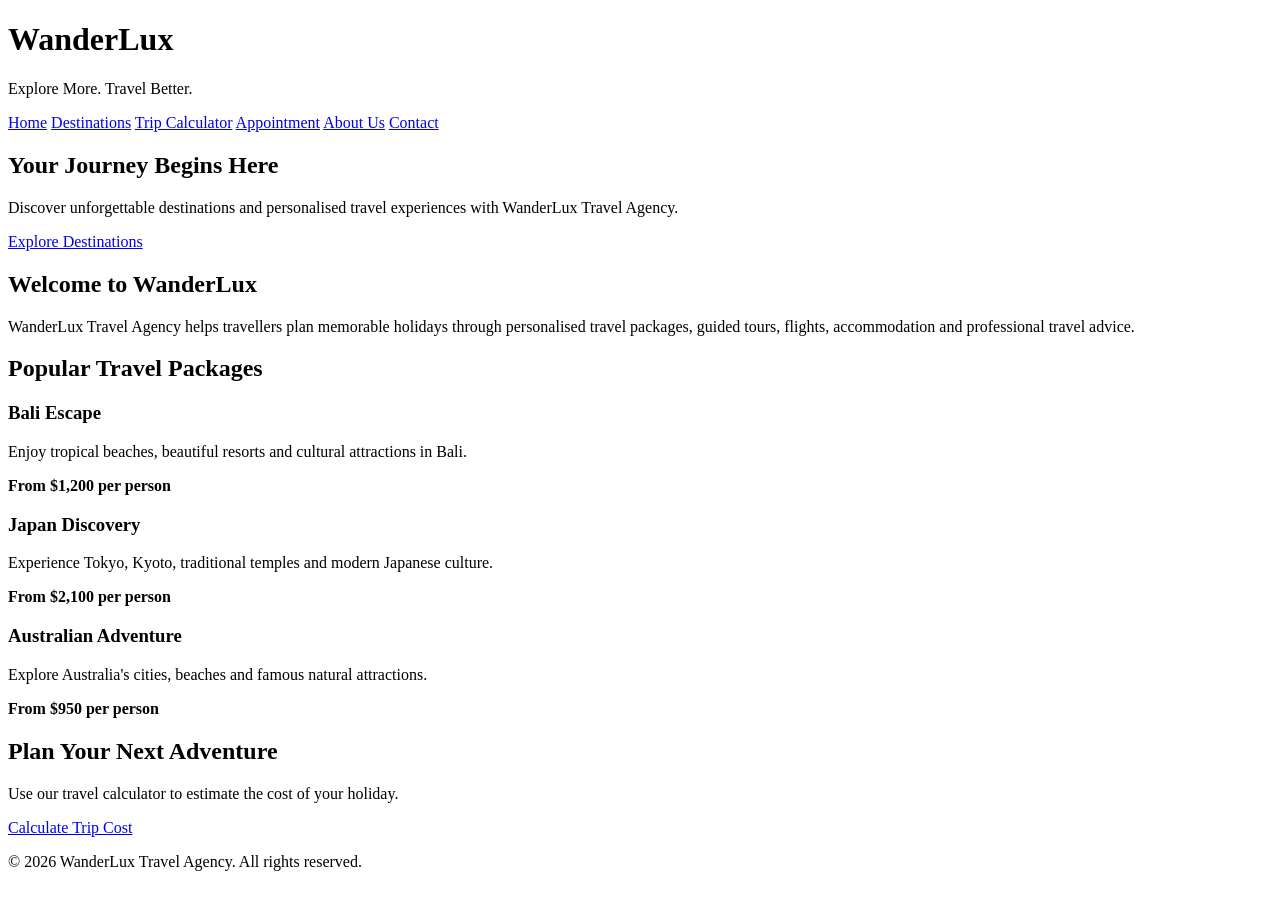
==== index.html @ c20de78a "Add files via upload" ====
<!DOCTYPE html>
<html lang="en">

<head>
    <meta charset="UTF-8">
    <meta name="viewport" content="width=device-width, initial-scale=1.0">

    <meta name="description"
        content="WanderLux Travel Agency offers personalised holiday packages, guided tours and travel planning services.">
        <meta name="keywords"
      content="WanderLux, travel agency, holidays, travel planning, destinations, Melbourne">

    <title>WanderLux Travel Agency | Home</title>

    <link rel="stylesheet" href="css/style.css">
</head>

<body>

    <header>
        <div class="logo">
            <h1>WanderLux</h1>
            <p>Explore More. Travel Better.</p>
        </div>

        <nav>
            <a class="active" href="index.html">Home</a>
            <a href="destinations.html">Destinations</a>
            <a href="calculator.html">Trip Calculator</a>
            <a href="appointment.html">Appointment</a>
            <a href="about.html">About Us</a>
            <a href="contact.html">Contact</a>
        </nav>
    </header>


    <main>

        <section class="hero">
            <div class="hero-content">
                <h2>Your Journey Begins Here</h2>

                <p>
                    Discover unforgettable destinations and personalised travel
                    experiences with WanderLux Travel Agency.
                </p>

                <a class="button" href="destinations.html">
                    Explore Destinations
                </a>
            </div>
        </section>


<section class="section reveal">
            <h2>Welcome to WanderLux</h2>

            <p>
                WanderLux Travel Agency helps travellers plan memorable holidays
                through personalised travel packages, guided tours, flights,
                accommodation and professional travel advice.
            </p>

        </section>


       <section class="section reveal">

            <h2>Popular Travel Packages</h2>

            <div class="card-container">

                <article class="card">

                    <h3>Bali Escape</h3>

                    <p>
                        Enjoy tropical beaches, beautiful resorts and cultural
                        attractions in Bali.
                    </p>

                    <p><strong>From $1,200 per person</strong></p>

                </article>


                <article class="card">

                    <h3>Japan Discovery</h3>

                    <p>
                        Experience Tokyo, Kyoto, traditional temples and modern
                        Japanese culture.
                    </p>

                    <p><strong>From $2,100 per person</strong></p>

                </article>


                <article class="card">

                    <h3>Australian Adventure</h3>

                    <p>
                        Explore Australia's cities, beaches and famous natural
                        attractions.
                    </p>

                    <p><strong>From $950 per person</strong></p>

                </article>

            </div>

        </section>


        <section class="cta">

            <h2>Plan Your Next Adventure</h2>

            <p>
                Use our travel calculator to estimate the cost of your holiday.
            </p>

            <a class="button" href="calculator.html">
                Calculate Trip Cost
            </a>

        </section>

    </main>


    <footer>

        <p>
            &copy; 2026 WanderLux Travel Agency. All rights reserved.
        </p>

    </footer>

<script src="css/js/script.js"></script>
</body>

</html>
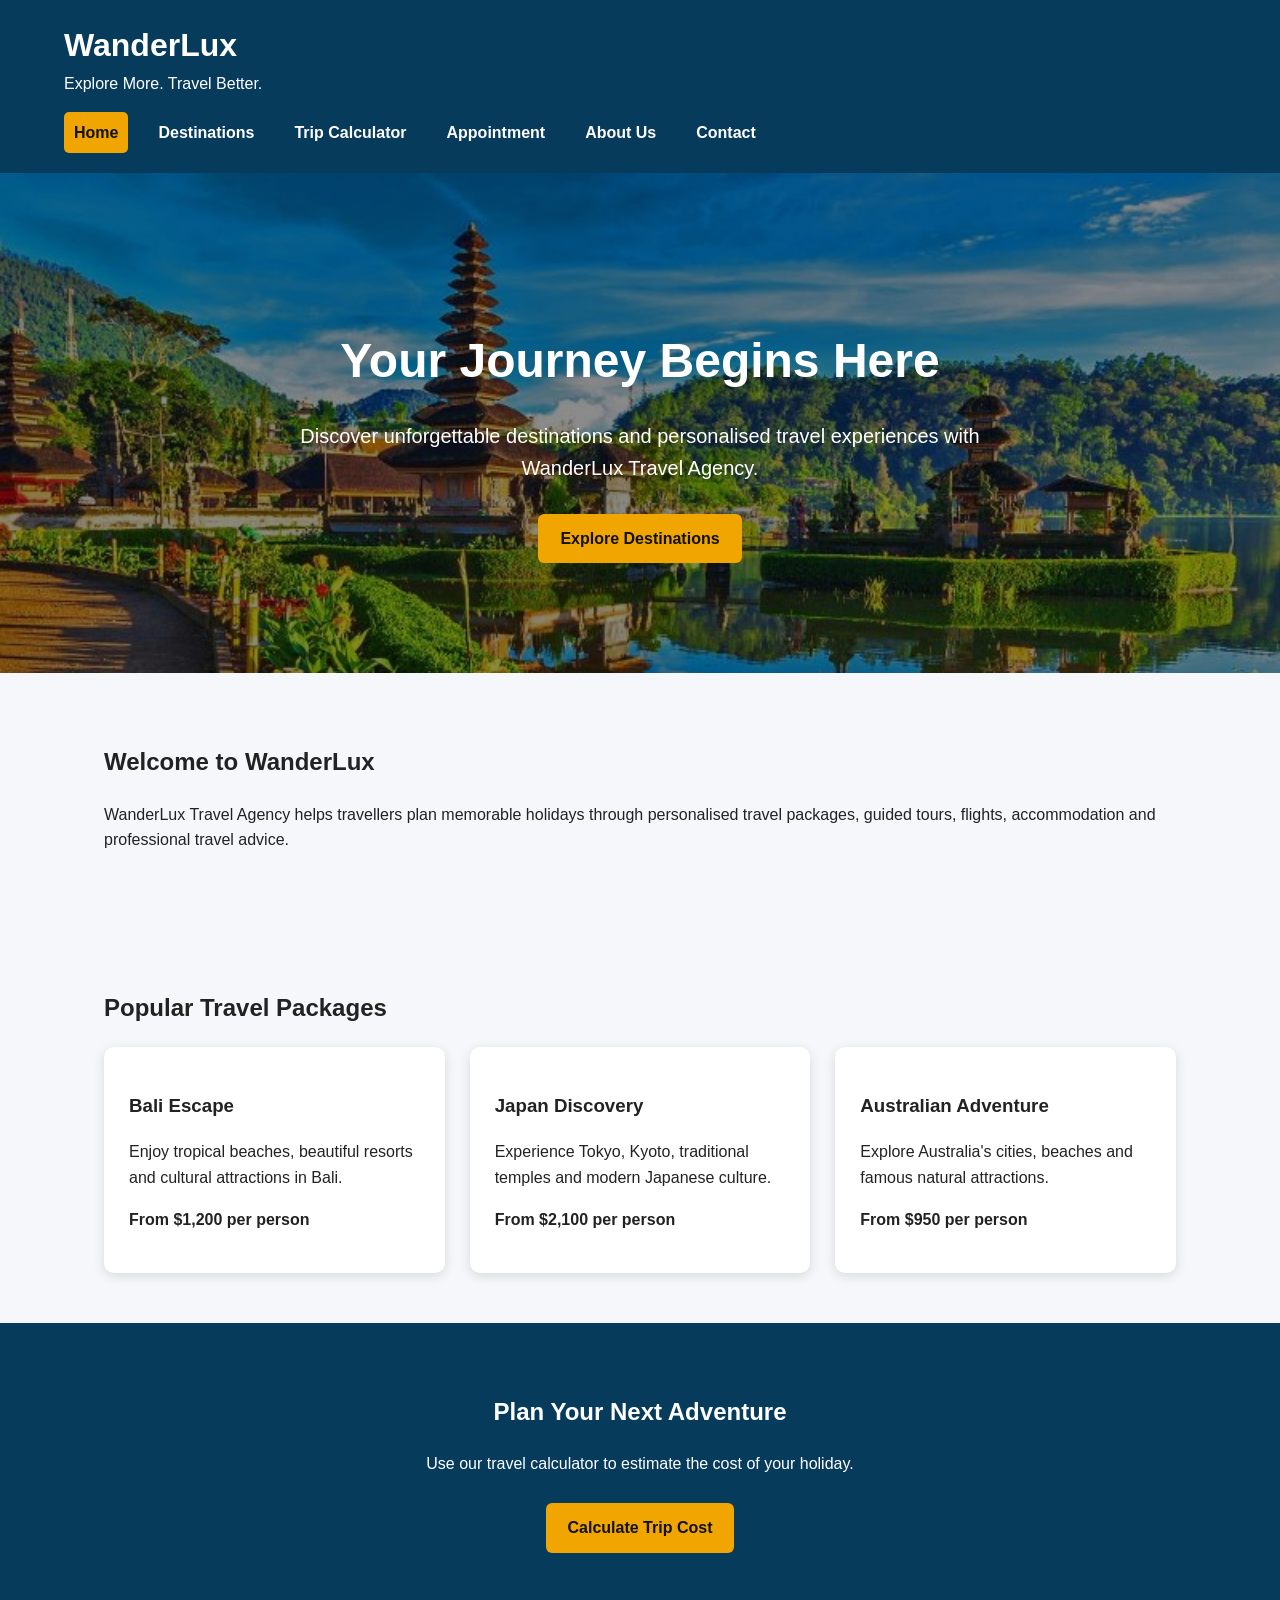
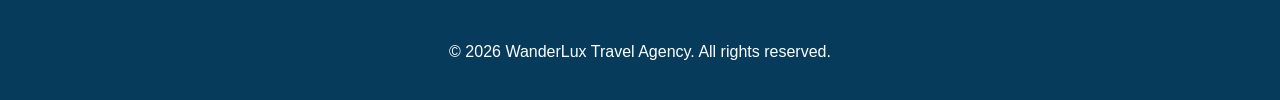
==== commit 8542750f: "Update index.html" ====
--- a/index.html
+++ b/index.html
@@ -141,7 +141,7 @@
 
     </footer>
 
-<script src="css/js/script.js"></script>
+<script src="js/script.js"></script>
 </body>
 
-</html>+</html>
--- a/css/style.css
+++ b/css/style.css
@@ -0,0 +1,416 @@
+* {
+    box-sizing: border-box;
+}
+
+html {
+    scroll-behavior: smooth;
+}
+
+body {
+    margin: 0;
+    font-family: Arial, Helvetica, sans-serif;
+    background-color: #f5f7fa;
+    color: #222;
+    line-height: 1.6;
+}
+
+
+/* HEADER */
+
+header {
+    background-color: #073b5c;
+    color: white;
+    padding: 20px 5%;
+}
+
+.logo h1 {
+    margin: 0;
+    font-size: 32px;
+}
+
+.logo p {
+    margin: 0 0 15px 0;
+}
+
+
+/* NAVIGATION */
+
+nav {
+    display: flex;
+    gap: 20px;
+    flex-wrap: wrap;
+}
+
+nav a {
+    color: white;
+    text-decoration: none;
+    font-weight: bold;
+    padding: 8px 10px;
+    border-radius: 5px;
+}
+
+nav a:hover,
+nav a.active {
+    background-color: #f0a500;
+    color: #111;
+}
+
+
+/* HERO */
+
+.hero {
+    min-height: 500px;
+
+    display: flex;
+    align-items: center;
+    justify-content: center;
+
+    text-align: center;
+
+    padding: 40px;
+
+    background: linear-gradient(
+        rgba(0, 0, 0, 0.45),
+        rgba(0, 0, 0, 0.45)
+    ),
+    url("../images/hero.jpg");
+
+    background-size: cover;
+    background-position: center;
+
+    color: white;
+}
+
+.hero-content {
+    max-width: 700px;
+}
+
+.hero h2 {
+    font-size: 48px;
+    margin-bottom: 10px;
+}
+
+.hero p {
+    font-size: 20px;
+}
+
+
+/* BUTTON */
+
+.button,
+button {
+    display: inline-block;
+
+    background-color: #f0a500;
+    color: #111;
+
+    border: none;
+
+    padding: 12px 22px;
+
+    border-radius: 6px;
+
+    text-decoration: none;
+
+    font-weight: bold;
+
+    cursor: pointer;
+
+    margin-top: 10px;
+}
+
+.button:hover,
+button:hover {
+    background-color: #d99100;
+}
+
+
+/* GENERAL SECTIONS */
+
+.section,
+.form-section,
+.contact-grid {
+    max-width: 1200px;
+
+    margin: auto;
+
+    padding: 50px 5%;
+}
+
+.page-banner {
+    background-color: #dceef7;
+
+    padding: 50px 5%;
+
+    text-align: center;
+}
+
+.page-banner h2 {
+    font-size: 36px;
+
+    color: #073b5c;
+}
+
+
+/* CARDS */
+
+.card-container {
+    display: grid;
+
+    grid-template-columns:
+        repeat(auto-fit, minmax(230px, 1fr));
+
+    gap: 25px;
+}
+
+.card {
+    background-color: white;
+
+    padding: 25px;
+
+    border-radius: 10px;
+
+    box-shadow:
+        0 3px 12px rgba(0, 0, 0, 0.12);
+
+    transition: transform 0.3s;
+}
+
+.card:hover {
+    transform: translateY(-7px);
+}
+
+
+/* CTA */
+
+.cta {
+    text-align: center;
+
+    background-color: #073b5c;
+
+    color: white;
+
+    padding: 50px 20px;
+}
+
+
+/* FORMS */
+
+form {
+    max-width: 650px;
+
+    background-color: white;
+
+    padding: 30px;
+
+    margin: 20px auto;
+
+    border-radius: 10px;
+
+    box-shadow:
+        0 3px 15px rgba(0, 0, 0, 0.12);
+}
+
+label {
+    display: block;
+
+    margin-top: 15px;
+
+    margin-bottom: 5px;
+
+    font-weight: bold;
+}
+
+input,
+select,
+textarea {
+    width: 100%;
+
+    padding: 12px;
+
+    border: 1px solid #aaa;
+
+    border-radius: 5px;
+
+    font-size: 16px;
+}
+
+textarea {
+    resize: vertical;
+}
+
+
+/* CALCULATOR RESULT */
+
+.result-box {
+    max-width: 650px;
+
+    margin: 25px auto;
+
+    background-color: #e7f4ea;
+
+    padding: 20px;
+
+    border-left: 5px solid #168039;
+
+    font-size: 18px;
+}
+
+
+/* CONTACT */
+
+.contact-grid {
+    display: grid;
+
+    grid-template-columns: 1fr 1fr;
+
+    gap: 40px;
+}
+
+
+/* FOOTER */
+
+footer {
+    background-color: #073b5c;
+
+    color: white;
+
+    text-align: center;
+
+    padding: 20px;
+}
+
+
+/* SCROLL ANIMATION */
+
+.reveal {
+    opacity: 0;
+
+    transform: translateY(30px);
+
+    transition: all 0.7s ease;
+}
+
+.reveal.visible {
+    opacity: 1;
+
+    transform: translateY(0);
+}
+
+
+/* RESPONSIVE DESIGN */
+
+@media (max-width: 768px) {
+
+    header {
+        text-align: center;
+    }
+
+    nav {
+        flex-direction: column;
+
+        align-items: center;
+
+        gap: 5px;
+    }
+
+    .hero h2 {
+        font-size: 34px;
+    }
+
+    .hero {
+        min-height: 400px;
+    }
+
+    .contact-grid {
+        grid-template-columns: 1fr;
+    }
+
+}
+/* TABLET DESIGN */
+
+@media (max-width: 1024px) {
+
+    .section,
+    .form-section,
+    .contact-grid {
+        padding-left: 4%;
+        padding-right: 4%;
+    }
+
+    .hero {
+        min-height: 450px;
+        padding: 30px;
+    }
+
+    .hero h2 {
+        font-size: 40px;
+    }
+
+    .card-container {
+        grid-template-columns: repeat(2, 1fr);
+    }
+
+}
+/* SMALL MOBILE DESIGN */
+
+@media (max-width: 480px) {
+
+    body {
+        font-size: 15px;
+    }
+
+    header {
+        padding: 15px;
+    }
+
+    .logo h1 {
+        font-size: 26px;
+    }
+
+    nav a {
+        width: 100%;
+        text-align: center;
+    }
+
+    .hero {
+        min-height: 350px;
+        padding: 20px;
+    }
+
+    .hero h2 {
+        font-size: 28px;
+    }
+
+    .hero p {
+        font-size: 16px;
+    }
+
+    .page-banner h2 {
+        font-size: 28px;
+    }
+
+    .card-container {
+        grid-template-columns: 1fr;
+    }
+
+    form {
+        padding: 20px;
+    }
+
+    .button,
+    button {
+        width: 100%;
+        text-align: center;
+    }
+
+}
+/* Destination Images */
+
+.destination-image {
+    width: 100%;
+    height: 220px;
+    object-fit: cover;
+    border-radius: 10px;
+    margin-bottom: 15px;
+}
